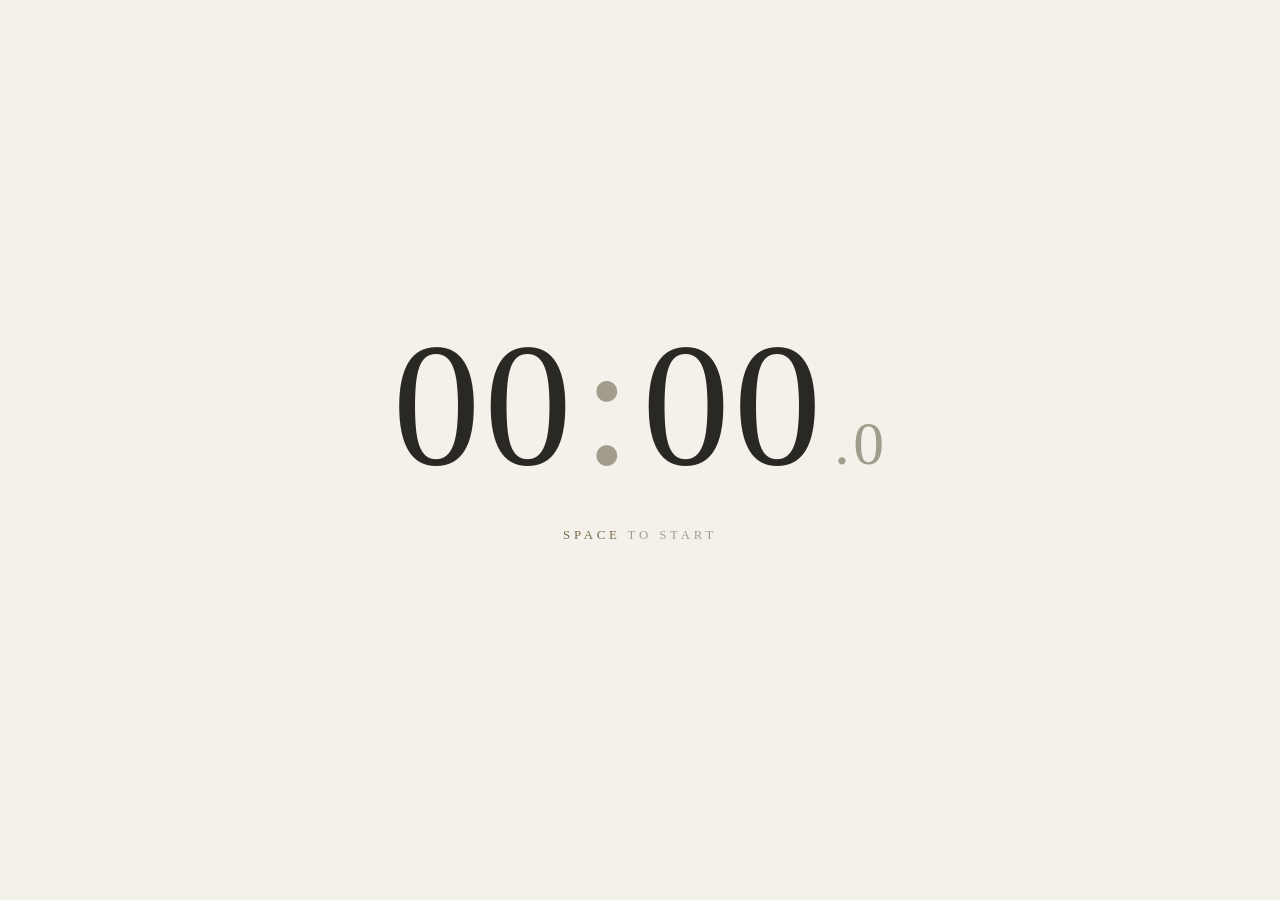
==== stopwatch/index.html @ 0b4f93a1 "Add minimalist focus stopwatch for studying Co-Authored-By: Claude Sonnet 5.5 <noreply@anthropic.com" ====
<!doctype html>
<html lang="en">
<head>
<meta charset="utf-8">
<meta name="viewport" content="width=device-width, initial-scale=1">
<title>Focus Stopwatch</title>
<style>
  :root {
    --bg: #14130f;
    --fg: #e9e4d8;
    --dim: #6f6a5e;
    --accent: #c9b99a;
  }
  @media (prefers-color-scheme: light) {
    :root { --bg: #f4f1ea; --fg: #2a2823; --dim: #a29c8d; --accent: #7a6a4f; }
  }
  * { box-sizing: border-box; margin: 0; }
  html, body { height: 100%; }
  body {
    background: var(--bg);
    color: var(--fg);
    font-family: ui-serif, "Iowan Old Style", "Palatino Linotype", Georgia, serif;
    display: grid;
    place-items: center;
    overflow: hidden;
    user-select: none;
    -webkit-tap-highlight-color: transparent;
  }
  main { text-align: center; padding: 0 16px; }

  .time {
    font-weight: 200;
    font-size: clamp(3.5rem, 18vw, 11rem);
    letter-spacing: 0.02em;
    font-variant-numeric: tabular-nums;
    line-height: 1;
    cursor: pointer;
    transition: opacity 0.6s ease, color 0.6s ease;
  }
  .time .sep { color: var(--dim); padding: 0 0.04em; }
  .time .ms { font-size: 0.35em; color: var(--dim); margin-left: 0.15em; }
  .paused .time { opacity: 0.45; }

  .hint {
    margin-top: 2.2rem;
    font-size: 0.8rem;
    letter-spacing: 0.3em;
    text-transform: uppercase;
    color: var(--dim);
    transition: opacity 0.8s ease;
  }
  .hint kbd { font: inherit; color: var(--accent); }
  .running .hint { opacity: 0; }
  body.running:hover .hint, body.running:focus-within .hint { opacity: 1; }

  .reset {
    margin-top: 1.4rem;
    background: none;
    border: 0;
    color: var(--dim);
    font: inherit;
    font-size: 0.8rem;
    letter-spacing: 0.3em;
    text-transform: uppercase;
    cursor: pointer;
    opacity: 0;
    pointer-events: none;
    transition: opacity 0.6s ease, color 0.3s ease;
  }
  .paused .reset { opacity: 1; pointer-events: auto; }
  .reset:hover, .reset:focus-visible { color: var(--accent); outline: none; }

  .dot {
    position: fixed; bottom: 28px; left: 50%;
    width: 6px; height: 6px; margin-left: -3px;
    border-radius: 50%;
    background: var(--accent);
    opacity: 0;
    transition: opacity 0.6s ease;
  }
  .running .dot { opacity: 0.8; animation: breathe 4s ease-in-out infinite; }
  @keyframes breathe { 50% { opacity: 0.2; } }
  @media (prefers-reduced-motion: reduce) { .running .dot { animation: none; } }
</style>
</head>
<body>
<main>
  <div class="time" id="time" role="timer" aria-live="off" tabindex="0">
    <span id="h"></span><span class="sep" id="hs">:</span><span id="m">00</span><span class="sep">:</span><span id="s">00</span><span class="ms" id="ms">.0</span>
  </div>
  <p class="hint"><kbd>space</kbd> to start &nbsp;·&nbsp; <kbd>r</kbd> to reset</p>
  <button class="reset" id="reset" type="button">reset</button>
</main>
<div class="dot"></div>

<script>
(() => {
  const $ = id => document.getElementById(id);
  const el = { h: $('h'), hs: $('hs'), m: $('m'), s: $('s'), ms: $('ms') };
  const KEY = 'focus-stopwatch';

  let elapsed = 0;        // ms accumulated while paused
  let startedAt = null;   // performance-clock stamp while running
  let raf = 0;

  const now = () => elapsed + (startedAt === null ? 0 : performance.now() - startedAt);
  const pad = n => String(n).padStart(2, '0');

  function render() {
    const t = now();
    const total = Math.floor(t / 1000);
    const h = Math.floor(total / 3600);
    el.h.textContent = h ? h : '';
    el.hs.style.display = h ? '' : 'none';
    el.m.textContent = pad(Math.floor(total / 60) % 60);
    el.s.textContent = pad(total % 60);
    el.ms.textContent = '.' + Math.floor((t % 1000) / 100);
    document.title = (startedAt !== null ? '● ' : '') + (h ? h + ':' : '') +
      pad(Math.floor(total / 60) % 60) + ':' + pad(total % 60);
  }

  function loop() { render(); raf = requestAnimationFrame(loop); }

  function setState() {
    const running = startedAt !== null;
    const paused = !running && elapsed > 0;
    document.body.classList.toggle('running', running);
    document.body.classList.toggle('paused', paused);
    document.querySelector('.hint').innerHTML = running
      ? '<kbd>space</kbd> to pause'
      : paused ? '<kbd>space</kbd> to resume &nbsp;·&nbsp; <kbd>r</kbd> to reset'
               : '<kbd>space</kbd> to start';
    try {
      localStorage.setItem(KEY, JSON.stringify({ elapsed: now(), running, at: Date.now() }));
    } catch (e) {}
  }

  function toggle() {
    if (startedAt === null) {
      startedAt = performance.now();
      loop();
    } else {
      elapsed = now();
      startedAt = null;
      cancelAnimationFrame(raf);
      render();
    }
    setState();
  }

  function reset() {
    cancelAnimationFrame(raf);
    elapsed = 0; startedAt = null;
    render(); setState();
  }

  document.addEventListener('keydown', e => {
    if (e.code === 'Space') { e.preventDefault(); toggle(); }
    else if (e.key === 'r' || e.key === 'R') reset();
  });
  $('time').addEventListener('click', toggle);
  $('reset').addEventListener('click', reset);

  // Restore after a refresh; a running session keeps counting the time it was closed.
  try {
    const saved = JSON.parse(localStorage.getItem(KEY) || 'null');
    if (saved) {
      elapsed = saved.elapsed + (saved.running ? Date.now() - saved.at : 0);
      if (saved.running) { startedAt = performance.now(); loop(); }
    }
  } catch (e) {}
  render(); setState();
})();
</script>
</body>
</html>
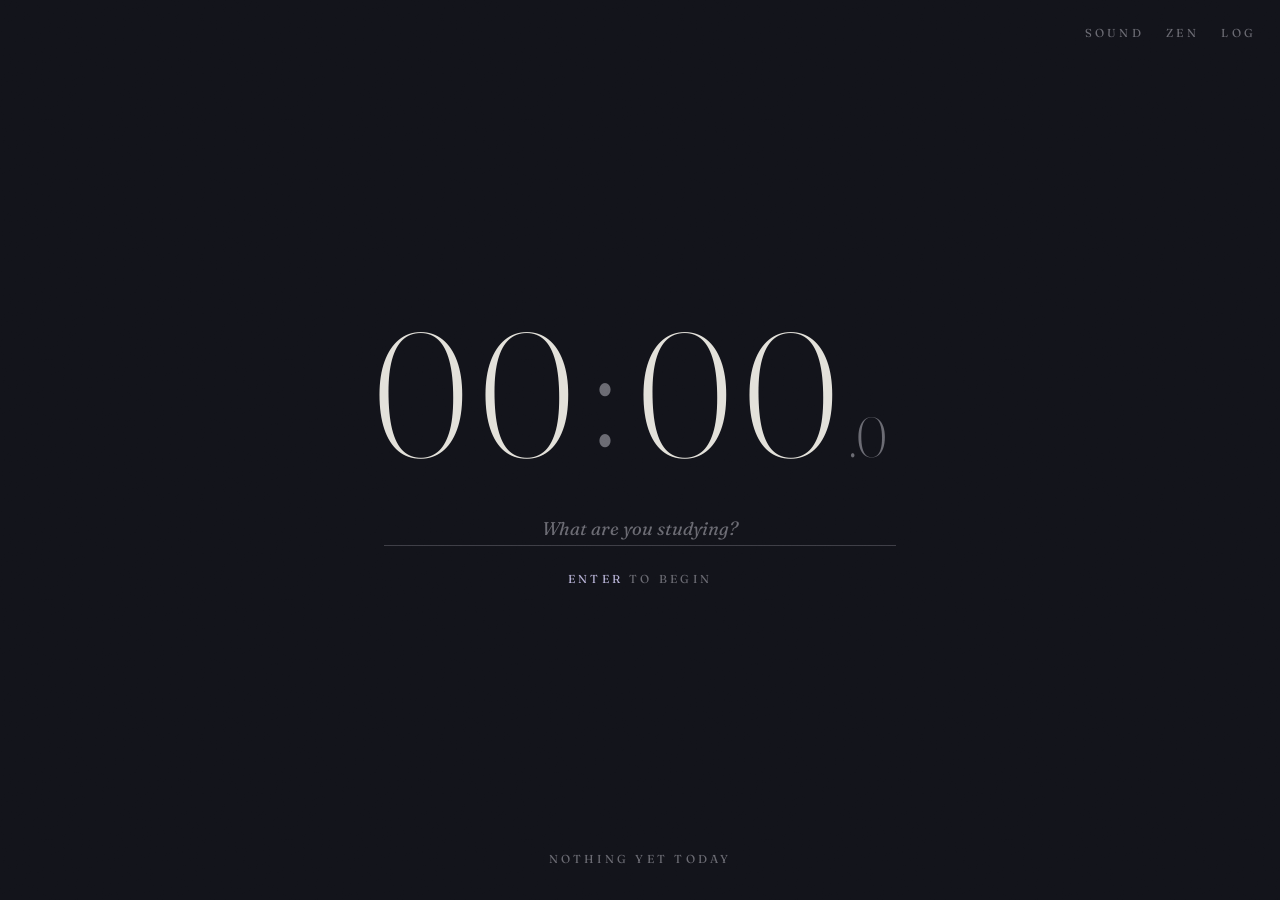
==== commit d6b487c4: "Upgrade stopwatch into Stillness, a quiet study timer Adds an intention line, time-of-day palette wi" ====
--- a/stopwatch/index.html
+++ b/stopwatch/index.html
@@ -2,174 +2,571 @@
 <html lang="en">
 <head>
 <meta charset="utf-8">
-<meta name="viewport" content="width=device-width, initial-scale=1">
-<title>Focus Stopwatch</title>
+<meta name="viewport" content="width=device-width, initial-scale=1, viewport-fit=cover">
+<title>Stillness</title>
+<meta name="theme-color" content="#12131a">
+<meta name="apple-mobile-web-app-capable" content="yes">
+<meta name="apple-mobile-web-app-status-bar-style" content="black-translucent">
+<link rel="manifest" href="manifest.webmanifest">
+<link rel="icon" href="icon.svg" type="image/svg+xml">
+<link rel="apple-touch-icon" href="icon-180.png">
+<link rel="preconnect" href="https://fonts.googleapis.com">
+<link rel="preconnect" href="https://fonts.gstatic.com" crossorigin>
+<link href="https://fonts.googleapis.com/css2?family=Fraunces:opsz,wght@9..144,200;9..144,400&display=swap" rel="stylesheet">
 <style>
+  /* Palette is set from the time of day by applyTheme(); these are the night defaults. */
   :root {
-    --bg: #14130f;
-    --fg: #e9e4d8;
-    --dim: #6f6a5e;
-    --accent: #c9b99a;
-  }
-  @media (prefers-color-scheme: light) {
-    :root { --bg: #f4f1ea; --fg: #2a2823; --dim: #a29c8d; --accent: #7a6a4f; }
-  }
-  * { box-sizing: border-box; margin: 0; }
+    --bg: #12131a;
+    --fg: #e3e1da;
+    --dim: #6a6a72;
+    --accent: #b7b2d6;
+    --veil: rgba(18, 19, 26, 0.86);
+  }
+  * { box-sizing: border-box; margin: 0; padding: 0; }
   html, body { height: 100%; }
   body {
     background: var(--bg);
     color: var(--fg);
-    font-family: ui-serif, "Iowan Old Style", "Palatino Linotype", Georgia, serif;
+    font-family: "Fraunces", ui-serif, "Iowan Old Style", Georgia, serif;
     display: grid;
     place-items: center;
     overflow: hidden;
     user-select: none;
     -webkit-tap-highlight-color: transparent;
-  }
-  main { text-align: center; padding: 0 16px; }
-
+    transition: background-color 3s ease, color 3s ease;
+  }
+  /* Paper grain */
+  body::after {
+    content: "";
+    position: fixed; inset: -50%;
+    pointer-events: none;
+    opacity: 0.07;
+    mix-blend-mode: overlay;
+    background-image: url("data:image/svg+xml,%3Csvg xmlns='http://www.w3.org/2000/svg' width='240' height='240'%3E%3Cfilter id='n'%3E%3CfeTurbulence type='fractalNoise' baseFrequency='0.85' numOctaves='3' stitchTiles='stitch'/%3E%3CfeColorMatrix values='0 0 0 0 0.5 0 0 0 0 0.5 0 0 0 0 0.5 0 0 0 1.4 -0.2'/%3E%3C/filter%3E%3Crect width='100%25' height='100%25' filter='url(%23n)'/%3E%3C/svg%3E");
+  }
+  body.hush { cursor: none; }
+
+  main { text-align: center; padding: 0 16px; width: 100%; }
+
+  /* ---- Time ---- */
   .time {
     font-weight: 200;
     font-size: clamp(3.5rem, 18vw, 11rem);
-    letter-spacing: 0.02em;
-    font-variant-numeric: tabular-nums;
+    font-variation-settings: "opsz" 144;
     line-height: 1;
     cursor: pointer;
-    transition: opacity 0.6s ease, color 0.6s ease;
-  }
-  .time .sep { color: var(--dim); padding: 0 0.04em; }
-  .time .ms { font-size: 0.35em; color: var(--dim); margin-left: 0.15em; }
-  .paused .time { opacity: 0.45; }
-
+    white-space: nowrap;
+    transition: opacity 0.6s ease;
+  }
+  .time .d { display: inline-block; width: 0.6em; text-align: center; }
+  .time .sep { display: inline-block; color: var(--dim); width: 0.3em; text-align: center; transform: translateY(-0.06em); }
+  .time .ms { font-size: 0.32em; color: var(--dim); display: inline-block; width: 1.2em; text-align: left; padding-left: 0.1em; }
+  .paused .time { opacity: 0.42; }
+
+  /* ---- Intention ---- */
+  .intent {
+    display: block;
+    margin: 1.8rem auto 0;
+    width: min(32rem, 100%);
+    background: none;
+    border: 0;
+    border-bottom: 1px solid transparent;
+    color: var(--fg);
+    font: inherit;
+    font-size: 1.15rem;
+    font-style: italic;
+    text-align: center;
+    padding: 0.35rem 0;
+    outline: none;
+    transition: color 0.8s ease, border-color 0.4s ease, opacity 0.8s ease;
+  }
+  .intent::placeholder { color: var(--dim); opacity: 1; }
+  .idle .intent:focus { border-bottom-color: color-mix(in srgb, var(--dim) 50%, transparent); }
+  .running .intent, .paused .intent { color: var(--dim); pointer-events: none; }
+  .intent.empty-active { opacity: 0; }
+
+  /* ---- Hint + actions ---- */
   .hint {
-    margin-top: 2.2rem;
-    font-size: 0.8rem;
-    letter-spacing: 0.3em;
+    margin-top: 1.6rem;
+    min-height: 1.2em;
+    font-size: 0.72rem;
+    letter-spacing: 0.28em;
     text-transform: uppercase;
     color: var(--dim);
+    pointer-events: none;
     transition: opacity 0.8s ease;
   }
   .hint kbd { font: inherit; color: var(--accent); }
   .running .hint { opacity: 0; }
-  body.running:hover .hint, body.running:focus-within .hint { opacity: 1; }
-
-  .reset {
-    margin-top: 1.4rem;
-    background: none;
-    border: 0;
+  .running.awake .hint { opacity: 1; }
+
+  .actions { display: flex; gap: 2rem; justify-content: center; opacity: 0; pointer-events: none; transition: opacity 0.6s ease; }
+  .actions { margin-top: -1.2em; } /* sits in the hint's slot */
+  .paused .actions { opacity: 1; pointer-events: auto; }
+  .paused .hint { opacity: 0; }
+  .actions kbd { font: inherit; color: var(--accent); }
+
+  button.link {
+    background: none; border: 0; padding: 0.4rem 0;
     color: var(--dim);
-    font: inherit;
-    font-size: 0.8rem;
-    letter-spacing: 0.3em;
-    text-transform: uppercase;
+    font: inherit; font-size: 0.72rem; letter-spacing: 0.28em; text-transform: uppercase;
     cursor: pointer;
-    opacity: 0;
-    pointer-events: none;
-    transition: opacity 0.6s ease, color 0.3s ease;
-  }
-  .paused .reset { opacity: 1; pointer-events: auto; }
-  .reset:hover, .reset:focus-visible { color: var(--accent); outline: none; }
+    transition: color 0.3s ease;
+  }
+  button.link:hover, button.link:focus-visible { color: var(--accent); outline: none; }
+  button.link.on { color: var(--accent); }
+
+  /* ---- Corner tools (idle / paused only) ---- */
+  .tools {
+    position: fixed; top: max(20px, env(safe-area-inset-top)); right: 24px;
+    display: flex; gap: 1.4rem;
+    transition: opacity 0.6s ease;
+  }
+  .running .tools { opacity: 0; pointer-events: none; }
+
+  /* ---- Today line ---- */
+  .today {
+    position: fixed; bottom: max(28px, env(safe-area-inset-bottom)); left: 0; right: 0;
+    text-align: center;
+    transition: opacity 0.6s ease;
+  }
+  .today button { font-size: 0.72rem; }
+  .running .today { opacity: 0; pointer-events: none; }
 
   .dot {
-    position: fixed; bottom: 28px; left: 50%;
+    position: fixed; bottom: max(32px, env(safe-area-inset-bottom)); left: 50%;
     width: 6px; height: 6px; margin-left: -3px;
     border-radius: 50%;
     background: var(--accent);
     opacity: 0;
     transition: opacity 0.6s ease;
   }
-  .running .dot { opacity: 0.8; animation: breathe 4s ease-in-out infinite; }
-  @keyframes breathe { 50% { opacity: 0.2; } }
-  @media (prefers-reduced-motion: reduce) { .running .dot { animation: none; } }
+  .running .dot { opacity: 0.8; animation: breathe 5s ease-in-out infinite; }
+  @keyframes breathe { 50% { opacity: 0.15; } }
+
+  /* ---- Overlays (end card, log) ---- */
+  .overlay {
+    position: fixed; inset: 0;
+    display: grid; place-items: center;
+    padding: 16px;
+    background: var(--veil);
+    backdrop-filter: blur(6px);
+    -webkit-backdrop-filter: blur(6px);
+    opacity: 0; pointer-events: none;
+    transition: opacity 0.7s ease;
+    z-index: 5;
+  }
+  .overlay.open { opacity: 1; pointer-events: auto; }
+
+  .card { text-align: center; cursor: pointer; }
+  .card .what { font-style: italic; color: var(--dim); font-size: 1.15rem; }
+  .card .dur { font-weight: 200; font-size: clamp(3rem, 12vw, 6rem); font-variation-settings: "opsz" 144; margin: 0.6rem 0 1rem; }
+  .card .meta { font-size: 0.72rem; letter-spacing: 0.28em; text-transform: uppercase; color: var(--accent); }
+  .card .close { margin-top: 3rem; font-size: 0.68rem; letter-spacing: 0.28em; text-transform: uppercase; color: var(--dim); }
+
+  .log { width: min(30rem, 100%); max-height: 80vh; display: flex; flex-direction: column; }
+  .log h2 { font-weight: 400; font-size: 0.72rem; letter-spacing: 0.28em; text-transform: uppercase; color: var(--dim); display: flex; justify-content: space-between; margin-bottom: 1.4rem; }
+  .log h2 span:last-child { color: var(--accent); }
+  .log ul { list-style: none; overflow-y: auto; }
+  .log li { display: flex; justify-content: space-between; gap: 1rem; padding: 0.8rem 0; border-top: 1px solid color-mix(in srgb, var(--dim) 25%, transparent); }
+  .log li .name { font-style: italic; overflow: hidden; text-overflow: ellipsis; white-space: nowrap; }
+  .log li .when { color: var(--dim); font-size: 0.85rem; white-space: nowrap; }
+  .log li .len { font-variant-numeric: tabular-nums; white-space: nowrap; }
+  .log .empty { color: var(--dim); font-style: italic; text-align: center; padding: 2rem 0; }
+  .log .foot { margin-top: 1.4rem; text-align: center; }
+
+  @media (prefers-reduced-motion: reduce) {
+    .running .dot { animation: none; }
+    body, .overlay { transition: none; }
+  }
 </style>
 </head>
-<body>
+<body class="idle">
+<nav class="tools" aria-label="Settings">
+  <button class="link" id="soundBtn" type="button" title="Brown noise (S)">sound</button>
+  <button class="link" id="zenBtn" type="button" title="Fullscreen (F)">zen</button>
+  <button class="link" id="logBtn" type="button" title="Session log (L)">log</button>
+</nav>
+
 <main>
-  <div class="time" id="time" role="timer" aria-live="off" tabindex="0">
-    <span id="h"></span><span class="sep" id="hs">:</span><span id="m">00</span><span class="sep">:</span><span id="s">00</span><span class="ms" id="ms">.0</span>
+  <div class="time" id="time" role="timer" aria-live="off">
+    <span id="hg" hidden><span class="d" id="h"></span><span class="sep">:</span></span><span class="d" id="m1">0</span><span class="d" id="m2">0</span><span class="sep">:</span><span class="d" id="s1">0</span><span class="d" id="s2">0</span><span class="ms" id="ms">.0</span>
   </div>
-  <p class="hint"><kbd>space</kbd> to start &nbsp;·&nbsp; <kbd>r</kbd> to reset</p>
-  <button class="reset" id="reset" type="button">reset</button>
+  <input class="intent" id="intent" type="text" maxlength="60" autocomplete="off" spellcheck="false"
+         placeholder="What are you studying?" aria-label="What are you studying?">
+  <p class="hint" id="hint"></p>
+  <div class="actions">
+    <button class="link" id="resumeBtn" type="button"><kbd>space</kbd> resume</button>
+    <button class="link" id="finishBtn" type="button"><kbd>enter</kbd> finish</button>
+    <button class="link" id="discardBtn" type="button"><kbd>r</kbd> discard</button>
+  </div>
 </main>
+
+<div class="today"><button class="link" id="todayBtn" type="button"></button></div>
 <div class="dot"></div>
+
+<div class="overlay" id="cardView" role="dialog" aria-label="Session complete">
+  <div class="card">
+    <p class="what" id="cardWhat"></p>
+    <p class="dur" id="cardDur"></p>
+    <p class="meta" id="cardMeta"></p>
+    <p class="close">press any key</p>
+  </div>
+</div>
+
+<div class="overlay" id="logView" role="dialog" aria-label="Session log">
+  <div class="log">
+    <h2><span>Sessions</span><span id="logStreak"></span></h2>
+    <ul id="logList"></ul>
+    <div class="foot"><button class="link" id="logClose" type="button">close</button></div>
+  </div>
+</div>
 
 <script>
 (() => {
   const $ = id => document.getElementById(id);
-  const el = { h: $('h'), hs: $('hs'), m: $('m'), s: $('s'), ms: $('ms') };
-  const KEY = 'focus-stopwatch';
+  const body = document.body;
+  const input = $('intent');
+  const KEY_CUR = 'stillness:current';
+  const KEY_LOG = 'stillness:log';
+  const KEY_PREF = 'stillness:prefs';
+  const MIN_SESSION = 60 * 1000; // shorter sessions aren't logged
+
+  const load = (k, fallback) => { try { return JSON.parse(localStorage.getItem(k)) ?? fallback; } catch (e) { return fallback; } };
+  const save = (k, v) => { try { localStorage.setItem(k, JSON.stringify(v)); } catch (e) {} };
 
   let elapsed = 0;        // ms accumulated while paused
   let startedAt = null;   // performance-clock stamp while running
   let raf = 0;
+  let lastHour = 0;
+  let log = load(KEY_LOG, []);
+  let prefs = load(KEY_PREF, { sound: false });
 
   const now = () => elapsed + (startedAt === null ? 0 : performance.now() - startedAt);
+  const state = () => startedAt !== null ? 'running' : elapsed > 0 ? 'paused' : 'idle';
   const pad = n => String(n).padStart(2, '0');
 
+  // ---------- Formatting ----------
+  function fmtDur(ms) {
+    const mins = Math.floor(ms / 60000);
+    const h = Math.floor(mins / 60), m = mins % 60;
+    if (!h) return mins ? m + 'm' : '<1m';
+    return m ? `${h}h ${m}m` : `${h}h`;
+  }
+  const dayKey = t => { const d = new Date(t); return `${d.getFullYear()}-${d.getMonth()}-${d.getDate()}`; };
+  function fmtWhen(t) {
+    const d = new Date(t), today = new Date(), y = new Date();
+    y.setDate(y.getDate() - 1);
+    const time = d.toLocaleTimeString([], { hour: 'numeric', minute: '2-digit' });
+    if (dayKey(d) === dayKey(today)) return time;
+    if (dayKey(d) === dayKey(y)) return 'Yesterday';
+    return d.toLocaleDateString([], { month: 'short', day: 'numeric' });
+  }
+
+  // ---------- Stats ----------
+  const todayTotal = () => log.filter(s => dayKey(s.end) === dayKey(Date.now())).reduce((a, s) => a + s.ms, 0);
+  function streak() {
+    const days = new Set(log.map(s => dayKey(s.end)));
+    const d = new Date();
+    if (!days.has(dayKey(d))) d.setDate(d.getDate() - 1); // today not studied yet: streak still alive
+    let n = 0;
+    while (days.has(dayKey(d))) { n++; d.setDate(d.getDate() - 1); }
+    return n;
+  }
+  function renderToday() {
+    const total = todayTotal(), s = streak();
+    const parts = [total ? fmtDur(total) + ' today' : 'nothing yet today'];
+    if (s > 1) parts.push(`day ${s}`);
+    $('todayBtn').textContent = parts.join('  ·  ');
+  }
+
+  // ---------- Time-of-day palette ----------
+  const PALETTES = [
+    // [fromHour, bg, fg, dim, accent]
+    [5,  '#f3eee3', '#2b2822', '#a59d8c', '#8a6f45'],  // morning paper
+    [11, '#ece3d2', '#2d2a24', '#9e917a', '#9a6b3a'],  // afternoon linen
+    [17, '#2a211b', '#efe2cf', '#8c7b68', '#d4a46a'],  // evening amber
+    [21, '#12131a', '#e3e1da', '#6a6a72', '#b7b2d6'],  // night ink
+  ];
+  function applyTheme() {
+    const h = new Date().getHours();
+    const p = PALETTES.slice().reverse().find(p => h >= p[0]) || PALETTES[3];
+    const r = document.documentElement.style;
+    r.setProperty('--bg', p[1]); r.setProperty('--fg', p[2]);
+    r.setProperty('--dim', p[3]); r.setProperty('--accent', p[4]);
+    const [R, G, B] = [1, 3, 5].map(i => parseInt(p[1].substr(i, 2), 16));
+    r.setProperty('--veil', `rgba(${R}, ${G}, ${B}, 0.88)`);
+    document.querySelector('meta[name=theme-color]').content = p[1];
+  }
+
+  // ---------- Render ----------
   function render() {
     const t = now();
     const total = Math.floor(t / 1000);
     const h = Math.floor(total / 3600);
-    el.h.textContent = h ? h : '';
-    el.hs.style.display = h ? '' : 'none';
-    el.m.textContent = pad(Math.floor(total / 60) % 60);
-    el.s.textContent = pad(total % 60);
-    el.ms.textContent = '.' + Math.floor((t % 1000) / 100);
-    document.title = (startedAt !== null ? '● ' : '') + (h ? h + ':' : '') +
-      pad(Math.floor(total / 60) % 60) + ':' + pad(total % 60);
-  }
-
-  function loop() { render(); raf = requestAnimationFrame(loop); }
-
-  function setState() {
-    const running = startedAt !== null;
-    const paused = !running && elapsed > 0;
-    document.body.classList.toggle('running', running);
-    document.body.classList.toggle('paused', paused);
-    document.querySelector('.hint').innerHTML = running
-      ? '<kbd>space</kbd> to pause'
-      : paused ? '<kbd>space</kbd> to resume &nbsp;·&nbsp; <kbd>r</kbd> to reset'
-               : '<kbd>space</kbd> to start';
-    try {
-      localStorage.setItem(KEY, JSON.stringify({ elapsed: now(), running, at: Date.now() }));
-    } catch (e) {}
-  }
-
-  function toggle() {
-    if (startedAt === null) {
-      startedAt = performance.now();
-      loop();
-    } else {
-      elapsed = now();
-      startedAt = null;
-      cancelAnimationFrame(raf);
-      render();
-    }
-    setState();
-  }
-
-  function reset() {
+    const m = pad(Math.floor(total / 60) % 60), s = pad(total % 60);
+    $('hg').hidden = !h;
+    $('h').textContent = h || '';
+    $('m1').textContent = m[0]; $('m2').textContent = m[1];
+    $('s1').textContent = s[0]; $('s2').textContent = s[1];
+    $('ms').textContent = '.' + Math.floor((t % 1000) / 100);
+    const label = (h ? h + ':' : '') + m + ':' + s;
+    document.title = state() === 'idle' ? 'Stillness' : (state() === 'running' ? '● ' : '❙❙ ') + label;
+  }
+
+  function loop() {
+    render();
+    const hr = Math.floor(now() / 3600000);
+    if (hr > lastHour) { lastHour = hr; chime(); }
+    raf = requestAnimationFrame(loop);
+  }
+
+  const HINTS = {
+    idle: () => '<kbd>enter</kbd> to begin',
+    running: () => '<kbd>space</kbd> pause &nbsp;·&nbsp; <kbd>enter</kbd> finish',
+    paused: () => '',
+  };
+
+  function sync() {
+    const st = state();
+    body.classList.remove('idle', 'running', 'paused');
+    body.classList.add(st);
+    input.readOnly = st !== 'idle';
+    input.tabIndex = st === 'idle' ? 0 : -1;
+    input.classList.toggle('empty-active', st !== 'idle' && !input.value.trim());
+    if (st !== 'idle' && document.activeElement === input) input.blur();
+    $('hint').innerHTML = HINTS[st]();
+    $('soundBtn').classList.toggle('on', prefs.sound);
+    renderToday();
+    render();
+    sound(st === 'running' && prefs.sound);
+    wake(st === 'running');
+    save(KEY_CUR, { elapsed: now(), running: st === 'running', at: Date.now(), intent: input.value });
+  }
+
+  // ---------- Actions ----------
+  function start() {
+    if (startedAt !== null) return;
+    audio(); // must be created inside a user gesture
+    startedAt = performance.now();
+    lastHour = Math.floor(now() / 3600000);
+    cancelAnimationFrame(raf);
+    loop();
+    sync();
+    nudge();
+  }
+  function pause() {
+    if (startedAt === null) return;
+    elapsed = now();
+    startedAt = null;
+    cancelAnimationFrame(raf);
+    sync();
+  }
+  const toggle = () => state() === 'running' ? pause() : start();
+
+  function finish() {
+    if (state() === 'idle') return;
+    const ms = now();
+    const intent = input.value.trim();
+    if (ms >= MIN_SESSION) {
+      log.unshift({ intent, ms: Math.round(ms), end: Date.now() });
+      log = log.slice(0, 500);
+      save(KEY_LOG, log);
+    }
+    $('cardWhat').textContent = intent || 'Focus';
+    $('cardDur').textContent = fmtDur(ms);
+    const s = streak();
+    $('cardMeta').textContent = ms < MIN_SESSION
+      ? 'too short to log'
+      : [fmtDur(todayTotal()) + ' today', s > 1 ? `day ${s}` : 'day 1'].join('  ·  ');
+    if (ms >= MIN_SESSION) soft();
+    clear();
+    $('cardView').classList.add('open');
+  }
+  function clear() {
     cancelAnimationFrame(raf);
     elapsed = 0; startedAt = null;
-    render(); setState();
-  }
-
+    input.value = '';
+    sync();
+  }
+  function closeCard() {
+    $('cardView').classList.remove('open');
+    input.focus();
+  }
+
+  function openLog() {
+    const list = $('logList');
+    list.innerHTML = '';
+    if (!log.length) {
+      list.innerHTML = '<li class="empty">Your sessions will gather here.</li>';
+    }
+    for (const s of log.slice(0, 60)) {
+      const li = document.createElement('li');
+      li.innerHTML = '<span class="name"></span><span><span class="when"></span>&nbsp;&nbsp;<span class="len"></span></span>';
+      li.querySelector('.name').textContent = s.intent || 'Focus';
+      li.querySelector('.when').textContent = fmtWhen(s.end);
+      li.querySelector('.len').textContent = fmtDur(s.ms);
+      list.appendChild(li);
+    }
+    const st = streak();
+    $('logStreak').textContent = st ? `${st} day streak` : '';
+    $('logView').classList.add('open');
+  }
+  const closeLog = () => $('logView').classList.remove('open');
+  const logOpen = () => $('logView').classList.contains('open');
+  const cardOpen = () => $('cardView').classList.contains('open');
+
+  function zen() {
+    try {
+      if (document.fullscreenElement) document.exitFullscreen();
+      else document.documentElement.requestFullscreen();
+    } catch (e) {}
+  }
+  function toggleSound() {
+    audio();
+    prefs.sound = !prefs.sound;
+    save(KEY_PREF, prefs);
+    sync();
+  }
+
+  // ---------- Audio: brown noise + chimes, synthesized ----------
+  let ctx = null, noiseGain = null;
+  function audio() {
+    if (ctx) { if (ctx.state === 'suspended') ctx.resume(); return; }
+    try {
+      ctx = new (window.AudioContext || window.webkitAudioContext)();
+      const len = ctx.sampleRate * 8;
+      const buf = ctx.createBuffer(2, len, ctx.sampleRate);
+      for (let c = 0; c < 2; c++) {
+        const d = buf.getChannelData(c);
+        let last = 0;
+        for (let i = 0; i < len; i++) {
+          last = (last + 0.02 * (Math.random() * 2 - 1)) / 1.02;
+          d[i] = last * 3.5;
+        }
+        // Fade the loop seam so it doesn't click
+        const f = 2048;
+        for (let i = 0; i < f; i++) { const k = i / f; d[i] *= k; d[len - 1 - i] *= k; }
+      }
+      const src = ctx.createBufferSource();
+      src.buffer = buf; src.loop = true;
+      const lp = ctx.createBiquadFilter();
+      lp.type = 'lowpass'; lp.frequency.value = 900;
+      noiseGain = ctx.createGain(); noiseGain.gain.value = 0;
+      src.connect(lp).connect(noiseGain).connect(ctx.destination);
+      src.start();
+    } catch (e) { ctx = null; }
+  }
+  function sound(on) {
+    if (!ctx || !noiseGain) return;
+    const t = ctx.currentTime;
+    noiseGain.gain.cancelScheduledValues(t);
+    noiseGain.gain.setValueAtTime(noiseGain.gain.value, t);
+    noiseGain.gain.linearRampToValueAtTime(on ? 0.32 : 0, t + (on ? 2.5 : 0.8));
+  }
+  function bell(freqs, vol, decay) {
+    if (!ctx) return;
+    const t = ctx.currentTime;
+    for (const [f, v] of freqs) {
+      const o = ctx.createOscillator(), g = ctx.createGain();
+      o.type = 'sine'; o.frequency.value = f;
+      g.gain.setValueAtTime(0, t);
+      g.gain.linearRampToValueAtTime(vol * v, t + 0.02);
+      g.gain.exponentialRampToValueAtTime(0.0001, t + decay);
+      o.connect(g).connect(ctx.destination);
+      o.start(t); o.stop(t + decay + 0.1);
+    }
+  }
+  const chime = () => bell([[528, 1], [792, 0.5], [1056, 0.2]], 0.09, 3.5);  // each full hour
+  const soft = () => bell([[396, 1], [594, 0.4]], 0.06, 2.5);                // session complete
+
+  // ---------- Keep the screen awake while running ----------
+  let lock = null;
+  async function wake(on) {
+    try {
+      if (on && !lock && 'wakeLock' in navigator) {
+        lock = await navigator.wakeLock.request('screen');
+        lock.addEventListener('release', () => { lock = null; });
+      } else if (!on && lock) {
+        await lock.release(); lock = null;
+      }
+    } catch (e) {}
+  }
+  document.addEventListener('visibilitychange', () => {
+    if (document.visibilityState === 'visible' && state() === 'running') wake(true);
+  });
+
+  // ---------- Hide cursor + hints while running, reveal on movement ----------
+  let hushTimer = 0;
+  function nudge() {
+    body.classList.add('awake');
+    body.classList.remove('hush');
+    clearTimeout(hushTimer);
+    hushTimer = setTimeout(() => {
+      body.classList.remove('awake');
+      if (state() === 'running') body.classList.add('hush');
+    }, 2500);
+  }
+  document.addEventListener('mousemove', nudge);
+
+  // ---------- Input ----------
   document.addEventListener('keydown', e => {
-    if (e.code === 'Space') { e.preventDefault(); toggle(); }
-    else if (e.key === 'r' || e.key === 'R') reset();
+    if (e.metaKey || e.ctrlKey || e.altKey) return;
+    if (cardOpen()) { e.preventDefault(); closeCard(); return; }
+    if (logOpen()) {
+      if (e.key === 'Escape' || e.key.toLowerCase() === 'l') closeLog();
+      return;
+    }
+    if (e.target === input && !input.readOnly) {
+      if (e.key === 'Enter') { e.preventDefault(); start(); }
+      else if (e.key === 'Escape') input.blur();
+      return;
+    }
+    switch (e.key === ' ' ? 'space' : e.key.toLowerCase()) {
+      case 'space': e.preventDefault(); toggle(); break;
+      case 'enter': e.preventDefault(); finish(); break;
+      case 'r': if (state() === 'paused') clear(); break;
+      case 'f': zen(); break;
+      case 's': toggleSound(); break;
+      case 'l': openLog(); break;
+      default: return;
+    }
+    if (state() === 'running') nudge();
   });
+  input.addEventListener('input', () => { $('hint').innerHTML = HINTS[state()](); });
   $('time').addEventListener('click', toggle);
-  $('reset').addEventListener('click', reset);
+  $('resumeBtn').addEventListener('click', start);
+  $('finishBtn').addEventListener('click', finish);
+  $('discardBtn').addEventListener('click', clear);
+  $('soundBtn').addEventListener('click', toggleSound);
+  $('zenBtn').addEventListener('click', zen);
+  $('logBtn').addEventListener('click', openLog);
+  $('todayBtn').addEventListener('click', openLog);
+  $('logClose').addEventListener('click', closeLog);
+  $('cardView').addEventListener('click', closeCard);
+  $('logView').addEventListener('click', e => { if (e.target === $('logView')) closeLog(); });
+
+  // ---------- Boot ----------
+  applyTheme();
+  setInterval(() => { applyTheme(); if (state() !== 'running') renderToday(); }, 60 * 1000);
 
   // Restore after a refresh; a running session keeps counting the time it was closed.
-  try {
-    const saved = JSON.parse(localStorage.getItem(KEY) || 'null');
-    if (saved) {
-      elapsed = saved.elapsed + (saved.running ? Date.now() - saved.at : 0);
-      if (saved.running) { startedAt = performance.now(); loop(); }
-    }
-  } catch (e) {}
-  render(); setState();
+  const cur = load(KEY_CUR, null);
+  if (cur && cur.elapsed > 0) {
+    input.value = cur.intent || '';
+    elapsed = cur.elapsed + (cur.running ? Date.now() - cur.at : 0);
+    if (cur.running) {
+      startedAt = performance.now();
+      lastHour = Math.floor(now() / 3600000);
+      loop();
+    }
+  }
+  sync();
+  if (state() === 'idle') input.focus();
+
+  if ('serviceWorker' in navigator && location.protocol.startsWith('http')) {
+    navigator.serviceWorker.register('sw.js').catch(() => {});
+  }
 })();
 </script>
 </body>
